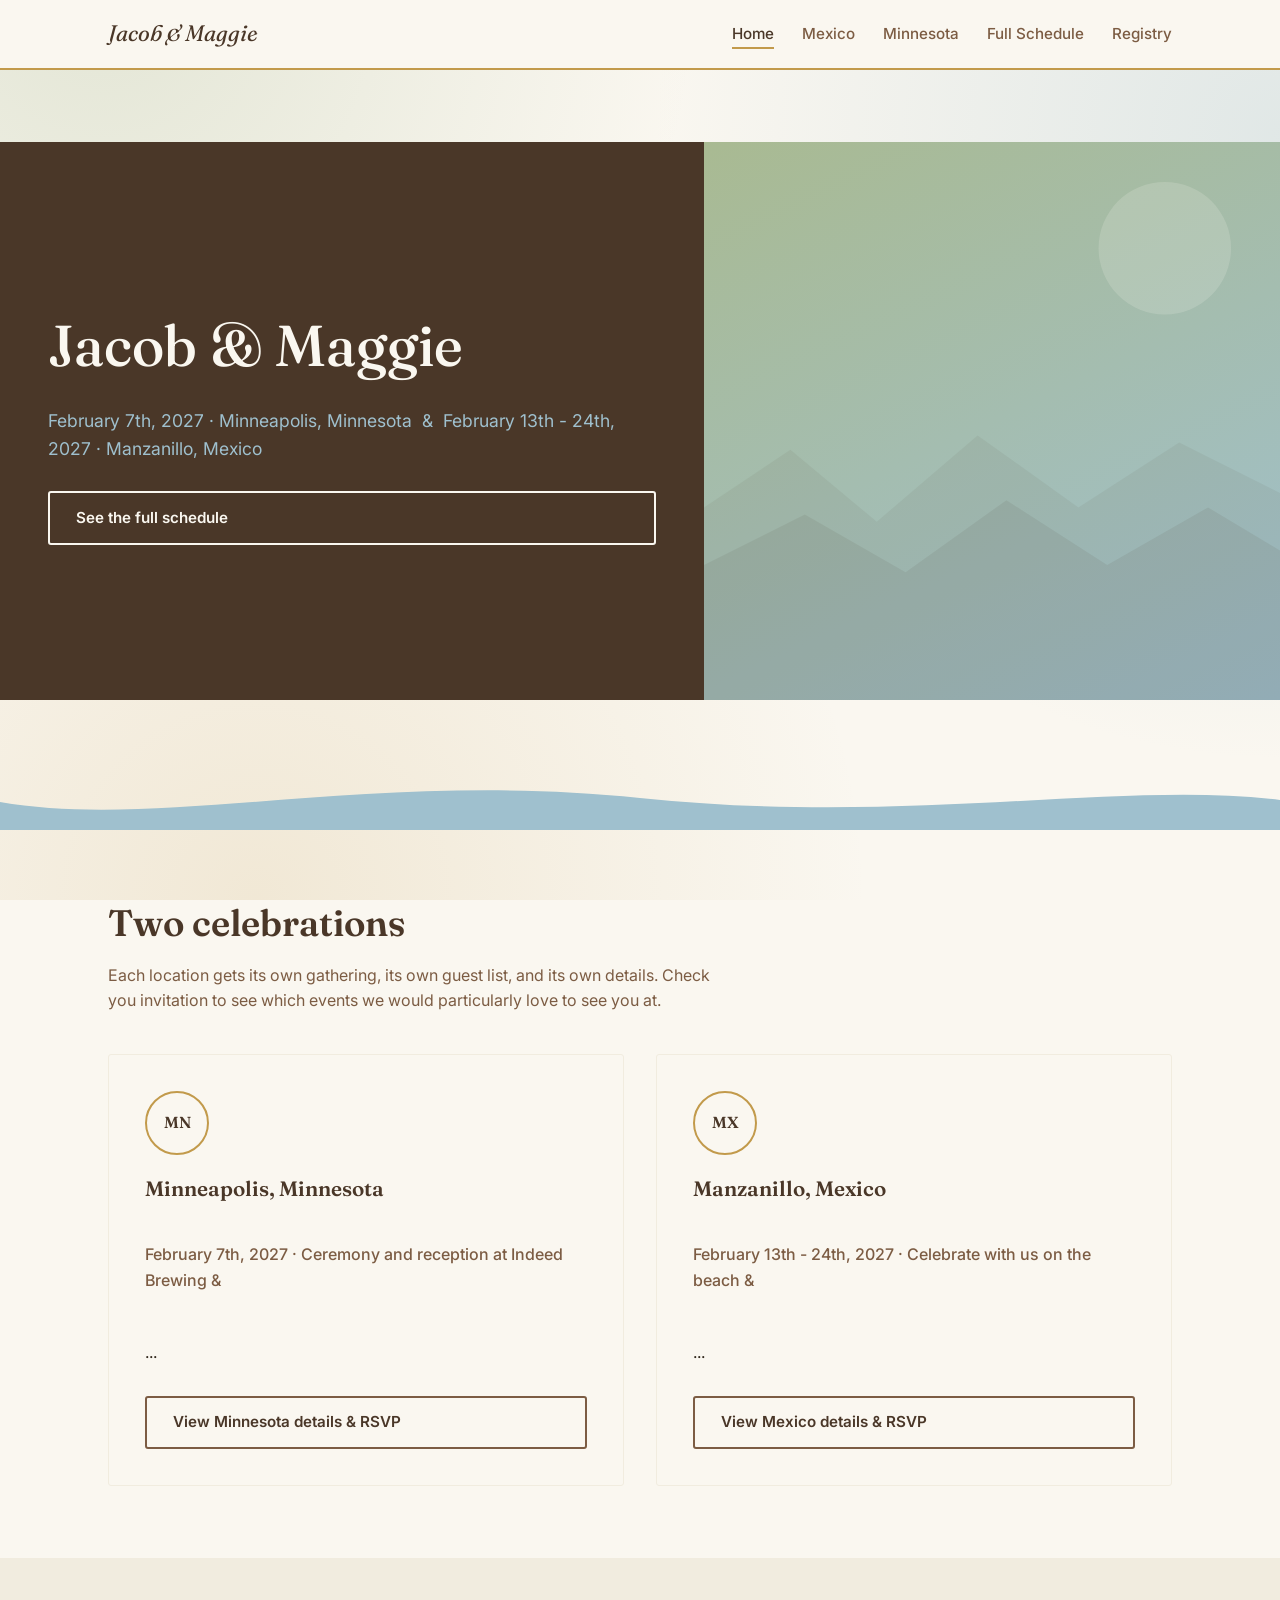
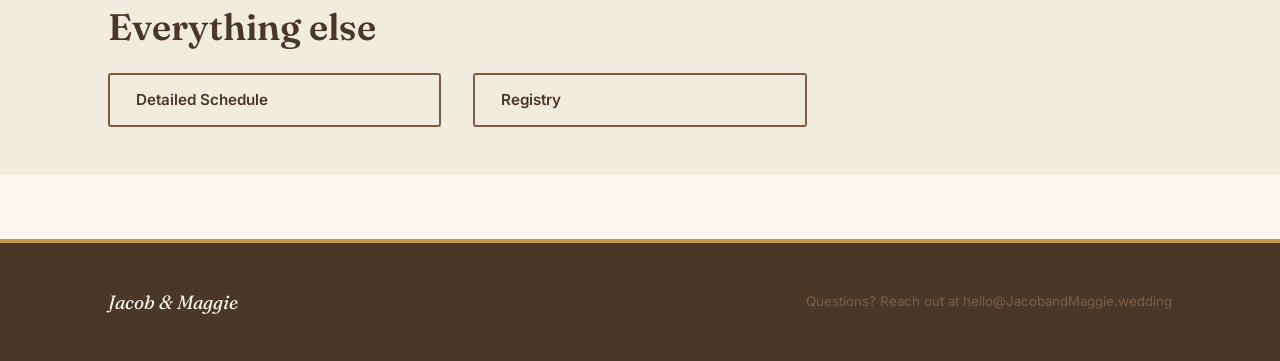
==== index.html @ 985bbdc1 "updates" ====
<!DOCTYPE html>
<html lang="en">
<head>
<meta charset="UTF-8">
<meta name="viewport" content="width=device-width, initial-scale=1.0">
<title>Jacob &amp; Maggie are getting married</title>
<meta name="description" content="Join us for two celebrations — Mexico and Minnesota.">
<link rel="preconnect" href="https://fonts.googleapis.com">
<link href="https://fonts.googleapis.com/css2?family=Fraunces:ital,wght@0,300;0,500;0,600;1,500&family=Inter:wght@400;500;600&display=swap" rel="stylesheet">
<link rel="stylesheet" href="css/style.css">
</head>
<body>
<a class="skip-link" href="#main">Skip to content</a>

<header class="site-nav">
  <div class="container">
    <a class="brand" href="index.html">Jacob &amp; Maggie</a>
    <button class="nav-toggle" aria-label="Toggle menu" aria-expanded="false">&#9776;</button>
    <ul class="nav-links">
      <li><a href="index.html" aria-current="page">Home</a></li>
      <li><a href="mexico.html">Mexico</a></li>
      <li><a href="minnesota.html">Minnesota</a></li>
      <li><a href="schedule.html">Full Schedule</a></li>
      <li><a href="registry.html">Registry</a></li>
    </ul>
  </div>
</header>

<main id="main">

  <section class="hero-split">
    <div class="hero-panel-walnut">
      <span class="eyebrow-note"></span>
      <h1>Jacob &amp; Maggie</h1>
      <p class="hero-date">February 7th, 2027 · Minneapolis, Minnesota &nbsp;&amp;&nbsp; February 13th - 24th, 2027 · Manzanillo, Mexico</p>
      <a class="btn btn-outline-light" href="schedule.html">See the full schedule</a>
    </div>
    <div class="hero-panel-scenic" aria-hidden="true">
      <svg viewBox="0 0 400 400" preserveAspectRatio="xMidYMid slice">
        <circle cx="320" cy="80" r="46" fill="#FAF7F0" opacity="0.5"/>
        <path d="M0 260 L60 220 L120 270 L190 210 L260 260 L330 215 L400 250 L400 400 L0 400 Z" fill="#4A3728" opacity="0.18"/>
        <path d="M0 300 L70 265 L140 305 L210 255 L280 300 L350 260 L400 290 L400 400 L0 400 Z" fill="#4A3728" opacity="0.28"/>
      </svg>
    </div>
  </section>

  <div class="divider-wave" aria-hidden="true">
    <svg viewBox="0 0 1200 60" preserveAspectRatio="none">
      <path d="M0,32 C150,60 350,0 600,28 C850,56 1050,10 1200,30 L1200,60 L0,60 Z" fill="#9FC0CE"></path>
    </svg>
  </div>

  <section>
    <div class="container">
      <div class="section-heading">
        <h2>Two celebrations</h2>
        <p>Each location gets its own gathering, its own guest list, and its own details. Check you invitation to see which events we would particularly love to see you at.</p>
      </div>
      <div class="chapters-grid">
        <article class="chapter-card">
          <div class="chapter-badge">MN</div>
          <h3>Minneapolis, Minnesota</h3>
          <p class="location-line">February 7th, 2027 · Ceremony and reception at Indeed Brewing &amp;</p>
          <p>...</p>
          <a class="btn btn-outline" href="minnesota.html">View Minnesota details &amp; RSVP</a>
        </article>
        <article class="chapter-card">
          <div class="chapter-badge">MX</div>
          <h3>Manzanillo, Mexico</h3>
          <p class="location-line">February 13th - 24th, 2027 · Celebrate with us on the beach &amp;</p>
          <p>...</p>
          <a class="btn btn-outline" href="mexico.html">View Mexico details &amp; RSVP</a>
        </article>
      </div>
    </div>
  </section>

  <section class="section-sage section-tight">
    <div class="container">
      <div class="section-heading" style="margin-bottom:1.5rem;">
        <h2>Everything else</h2>
      </div>
      <div class="chapters-grid" style="grid-template-columns:repeat(3,1fr);">
        <a class="btn btn-outline" href="schedule.html">Detailed Schedule</a>
        <a class="btn btn-outline" href="registry.html">Registry</a>
      </div>
    </div>
  </section>

</main>

<footer class="site-footer">
  <div class="container">
    <span class="footer-brand">Jacob &amp; Maggie</span>
    <small>Questions? Reach out at hello@JacobandMaggie.wedding</small>
  </div>
</footer>

<script src="js/main.js"></script>
</body>
</html>
---- css/style.css ----
/* =========================================================
   Jacob & Maggie — Wedding Site
   Design tokens
   ========================================================= */
:root {
  --cream: #FAF7F0;
  --cream-alt: #F1ECDF;
  --sage: #A9BA92;
  --sage-dark: #7E9468;
  --sky: #9FC0CE;
  --sky-dark: #6E9CAE;
  --walnut: #4A3728;
  --walnut-light: #7C5C43;
  --gold: #C29A4B;
  --gold-light: #DDBE85;
  --ink: #2E2519;

  --font-display: 'Fraunces', serif;
  --font-body: 'Inter', sans-serif;

  --max-width: 1120px;
  --radius: 3px;
}

* { box-sizing: border-box; }

html { scroll-behavior: smooth; }

body {
  margin: 0;
  font-family: var(--font-body);
  color: var(--ink);
  background-color: var(--cream);
  background-image:
    radial-gradient(circle at 8% 0%, rgba(169, 186, 146, 0.28), transparent 40%),
    radial-gradient(circle at 100% 15%, rgba(159, 192, 206, 0.28), transparent 42%),
    radial-gradient(circle at 20% 100%, rgba(194, 154, 75, 0.16), transparent 45%);
  background-attachment: fixed;
  background-repeat: no-repeat;
  line-height: 1.6;
  -webkit-font-smoothing: antialiased;
}

h1, h2, h3, h4 {
  font-family: var(--font-display);
  color: var(--walnut);
  margin: 0 0 0.5em;
  font-weight: 600;
  line-height: 1.15;
}

h1 { font-size: clamp(2.4rem, 5vw, 3.6rem); font-weight: 500; }
h2 { font-size: clamp(1.7rem, 3vw, 2.3rem); }
h3 { font-size: 1.3rem; }

p { max-width: 62ch; }

a {
  color: var(--walnut);
  text-decoration-color: var(--gold);
}

.container {
  max-width: var(--max-width);
  margin: 0 auto;
  padding: 0 1.75rem;
}

/* Skip link for keyboard/screen-reader users */
.skip-link {
  position: absolute;
  left: -999px;
  top: auto;
  background: var(--walnut);
  color: var(--cream);
  padding: 0.75rem 1.25rem;
  z-index: 200;
}
.skip-link:focus {
  left: 1rem;
  top: 1rem;
}

/* =========================================================
   Navigation
   ========================================================= */
.site-nav {
  position: sticky;
  top: 0;
  z-index: 100;
  background: var(--cream);
  border-bottom: 2px solid var(--gold);
}

.site-nav .container {
  display: flex;
  align-items: center;
  justify-content: space-between;
  min-height: 4.25rem;
}

.site-nav .brand {
  font-family: var(--font-display);
  font-style: italic;
  font-size: 1.4rem;
  color: var(--walnut);
  text-decoration: none;
}

.nav-links {
  display: flex;
  gap: 1.75rem;
  list-style: none;
  margin: 0;
  padding: 0;
}

.nav-links a {
  text-decoration: none;
  font-size: 0.95rem;
  font-weight: 500;
  color: var(--walnut-light);
  padding-bottom: 4px;
  border-bottom: 2px solid transparent;
  transition: border-color 0.2s ease, color 0.2s ease;
}

.nav-links a:hover,
.nav-links a[aria-current="page"] {
  color: var(--walnut);
  border-bottom-color: var(--gold);
}

.nav-toggle {
  display: none;
  background: none;
  border: 1px solid var(--walnut-light);
  border-radius: var(--radius);
  padding: 0.4rem 0.6rem;
  font-size: 1.1rem;
  color: var(--walnut);
  cursor: pointer;
}

@media (max-width: 760px) {
  .nav-toggle { display: block; }
  .nav-links {
    position: absolute;
    top: 4.25rem;
    left: 0;
    right: 0;
    background: var(--cream);
    flex-direction: column;
    gap: 0;
    max-height: 0;
    overflow: hidden;
    border-bottom: 2px solid var(--gold);
    transition: max-height 0.25s ease;
  }
  .nav-links.open { max-height: 20rem; }
  .nav-links li { border-top: 1px solid var(--cream-alt); }
  .nav-links a { display: block; padding: 0.9rem 1.75rem; }
}

/* =========================================================
   Hero (landing split panel)
   ========================================================= */
.hero-split {
  display: grid;
  grid-template-columns: 1.1fr 0.9fr;
  min-height: 78vh;
}

.hero-panel-walnut {
  background: var(--walnut);
  color: var(--cream);
  display: flex;
  flex-direction: column;
  justify-content: center;
  padding: 3rem 3rem;
}

.hero-panel-walnut .eyebrow-note {
  font-size: 0.95rem;
  letter-spacing: 0.02em;
  color: var(--gold-light);
  margin-bottom: 1rem;
}

.hero-panel-walnut h1 {
  color: var(--cream);
  margin-bottom: 0.6rem;
}

.hero-panel-walnut .hero-date {
  font-size: 1.1rem;
  color: var(--sky);
  margin-bottom: 1.75rem;
}

.hero-panel-scenic {
  background: linear-gradient(155deg, var(--sage) 0%, var(--sky) 100%);
  position: relative;
  overflow: hidden;
}

.hero-panel-scenic svg {
  position: absolute;
  inset: 0;
  width: 100%;
  height: 100%;
  opacity: 0.35;
}

@media (max-width: 860px) {
  .hero-split { grid-template-columns: 1fr; min-height: auto; }
  .hero-panel-scenic { min-height: 220px; }
  .hero-panel-walnut { padding: 3rem 1.75rem; }
}

/* Wave divider between hero and next section */
.divider-wave {
  display: block;
  width: 100%;
  line-height: 0;
  margin-top: -2px;
}
.divider-wave svg { width: 100%; height: 60px; display: block; }

/* =========================================================
   Buttons
   ========================================================= */
.btn {
  display: inline-block;
  font-family: var(--font-body);
  font-weight: 600;
  font-size: 0.95rem;
  padding: 0.8rem 1.6rem;
  border-radius: var(--radius);
  text-decoration: none;
  border: 2px solid transparent;
  cursor: pointer;
  transition: background 0.2s ease, color 0.2s ease, border-color 0.2s ease;
}

.btn-primary {
  background: var(--gold);
  color: var(--walnut);
  border-color: var(--gold);
}
.btn-primary:hover { background: var(--gold-light); border-color: var(--gold-light); }

.btn-outline-light {
  background: transparent;
  color: var(--cream);
  border-color: var(--cream);
}
.btn-outline-light:hover { background: var(--cream); color: var(--walnut); }

.btn-outline {
  background: transparent;
  color: var(--walnut);
  border-color: var(--walnut-light);
}
.btn-outline:hover { background: var(--walnut); color: var(--cream); border-color: var(--walnut); }

/* =========================================================
   Sections / generic layout
   ========================================================= */
section { padding: 4.5rem 0; }
.section-tight { padding: 3rem 0; }
.section-sage { background: var(--cream-alt); }

.section-heading {
  text-align: left;
  max-width: 640px;
  margin-bottom: 2.5rem;
}
.section-heading p { color: var(--walnut-light); }

/* =========================================================
   Chapter cards (Mexico / Minnesota) on landing page
   ========================================================= */
.chapters-grid {
  display: grid;
  grid-template-columns: 1fr 1fr;
  gap: 2rem;
}

.chapter-card {
  background: var(--cream);
  border: 1px solid var(--cream-alt);
  border-radius: var(--radius);
  padding: 2.25rem;
  display: flex;
  flex-direction: column;
  gap: 0.9rem;
}

.chapter-badge {
  width: 64px;
  height: 64px;
  border-radius: 50%;
  border: 2px solid var(--gold);
  display: flex;
  align-items: center;
  justify-content: center;
  font-family: var(--font-display);
  font-weight: 600;
  color: var(--walnut);
  margin-bottom: 0.5rem;
}

.chapter-card .location-line {
  color: var(--walnut-light);
  font-weight: 500;
}

@media (max-width: 760px) {
  .chapters-grid { grid-template-columns: 1fr; }
}

/* =========================================================
   Detail page hero (Mexico / Minnesota pages)
   ========================================================= */
.page-hero {
  padding: 3.5rem 0 3rem;
  border-bottom: 1px solid var(--cream-alt);
}
.page-hero .location-tag {
  display: inline-block;
  color: var(--walnut-light);
  font-weight: 600;
  margin-bottom: 0.75rem;
}
.detail-grid {
  display: grid;
  grid-template-columns: repeat(3, 1fr);
  gap: 1.5rem;
  margin-top: 2rem;
}
.detail-item {
  border-left: 3px solid var(--gold);
  padding-left: 1rem;
}
.detail-item h4 { margin-bottom: 0.25rem; }
.detail-item p { margin: 0; color: var(--walnut-light); font-size: 0.95rem; }

@media (max-width: 760px) {
  .detail-grid { grid-template-columns: 1fr 1fr; }
}
@media (max-width: 500px) {
  .detail-grid { grid-template-columns: 1fr; }
}

/* =========================================================
   RSVP Form
   ========================================================= */
.rsvp-form {
  max-width: 640px;
  margin-top: 1.5rem;
}

.form-row {
  margin-bottom: 1.6rem;
}

.form-row label {
  display: block;
  font-weight: 600;
  margin-bottom: 0.4rem;
  color: var(--walnut);
}

.form-row .hint {
  display: block;
  font-weight: 400;
  color: var(--walnut-light);
  font-size: 0.85rem;
  margin-top: 0.3rem;
}

.form-row input[type="text"],
.form-row input[type="email"],
.form-row input[type="number"],
.form-row textarea,
.form-row select {
  width: 100%;
  font-family: var(--font-body);
  font-size: 1rem;
  padding: 0.6rem 0.1rem;
  border: none;
  border-bottom: 2px solid var(--walnut-light);
  background: transparent;
  color: var(--ink);
}

.form-row input:focus,
.form-row textarea:focus,
.form-row select:focus {
  outline: none;
  border-bottom-color: var(--gold);
}

.radio-pills {
  display: flex;
  gap: 0.75rem;
  flex-wrap: wrap;
}
.radio-pills label {
  font-weight: 500;
  display: inline-flex;
  align-items: center;
  gap: 0.5rem;
  border: 2px solid var(--walnut-light);
  border-radius: 999px;
  padding: 0.5rem 1.1rem;
  cursor: pointer;
  color: var(--walnut-light);
  transition: all 0.15s ease;
}
.radio-pills input { accent-color: var(--walnut); }
.radio-pills input:checked + span,
.radio-pills label:has(input:checked) {
  color: var(--walnut);
  border-color: var(--gold);
  background: var(--cream-alt);
}

.form-success {
  display: none;
  background: var(--cream-alt);
  border-left: 4px solid var(--sage-dark);
  padding: 1.5rem;
  border-radius: var(--radius);
}
.form-success.visible { display: block; }
.rsvp-form.hidden { display: none; }

.form-note {
  font-size: 0.85rem;
  color: var(--walnut-light);
  border-top: 1px dashed var(--cream-alt);
  padding-top: 1rem;
  margin-top: 2rem;
}

/* =========================================================
   Timeline (schedule page)
   ========================================================= */
.timeline {
  list-style: none;
  margin: 2rem 0 0;
  padding: 0;
  border-left: 2px solid var(--gold);
}
.timeline li {
  position: relative;
  padding: 0 0 1.9rem 1.75rem;
}
.timeline li::before {
  content: "";
  position: absolute;
  left: -7px;
  top: 4px;
  width: 12px;
  height: 12px;
  border-radius: 50%;
  background: var(--walnut);
  border: 2px solid var(--cream);
}
.timeline .time {
  display: block;
  font-weight: 600;
  color: var(--walnut-light);
  font-size: 0.9rem;
  margin-bottom: 0.15rem;
}
.timeline h4 { margin-bottom: 0.2rem; }
.timeline p { margin: 0; color: var(--walnut-light); font-size: 0.95rem; }

.schedule-toggle {
  display: flex;
  gap: 0.75rem;
  margin-bottom: 1rem;
  flex-wrap: wrap;
}
.schedule-toggle button {
  font-family: var(--font-body);
  font-weight: 600;
  padding: 0.6rem 1.3rem;
  border-radius: 999px;
  border: 2px solid var(--walnut-light);
  background: transparent;
  color: var(--walnut-light);
  cursor: pointer;
}
.schedule-toggle button[aria-selected="true"] {
  border-color: var(--gold);
  color: var(--walnut);
  background: var(--cream-alt);
}
.schedule-panel { display: none; }
.schedule-panel.active { display: block; }

/* =========================================================
   Wedding party
   ========================================================= */
.party-grid {
  display: grid;
  grid-template-columns: repeat(3, 1fr);
  gap: 2rem;
}
.party-member { text-align: left; }
.party-photo {
  width: 100%;
  aspect-ratio: 1;
  border-radius: 50%;
  background: linear-gradient(155deg, var(--sage) 0%, var(--sky) 100%);
  margin-bottom: 1rem;
}
.party-member .role {
  color: var(--walnut-light);
  font-size: 0.9rem;
  font-weight: 600;
  margin-bottom: 0.4rem;
}

@media (max-width: 760px) {
  .party-grid { grid-template-columns: repeat(2, 1fr); }
}
@media (max-width: 500px) {
  .party-grid { grid-template-columns: 1fr 1fr; gap: 1.2rem; }
}

/* =========================================================
   Registry
   ========================================================= */
.registry-grid {
  display: grid;
  grid-template-columns: repeat(3, 1fr);
  gap: 1.75rem;
}
.registry-card {
  border: 1px solid var(--cream-alt);
  border-radius: var(--radius);
  padding: 2rem;
  background: var(--cream);
}
.registry-card .icon {
  width: 42px;
  height: 42px;
  border-radius: 50%;
  background: var(--cream-alt);
  border: 2px solid var(--gold);
  margin-bottom: 1rem;
}
@media (max-width: 760px) {
  .registry-grid { grid-template-columns: 1fr; }
}

/* =========================================================
   Footer
   ========================================================= */
.site-footer {
  background: var(--walnut);
  color: var(--cream-alt);
  border-top: 4px solid var(--gold);
  padding: 2.75rem 0;
  margin-top: 4rem;
}
.site-footer .container {
  display: flex;
  justify-content: space-between;
  align-items: center;
  flex-wrap: wrap;
  gap: 1rem;
}
.site-footer a { color: var(--cream-alt); }
.site-footer .footer-brand {
  font-family: var(--font-display);
  font-style: italic;
  font-size: 1.2rem;
  color: var(--cream);
}
.site-footer small { color: var(--walnut-light); }

/* Reduced motion */
@media (prefers-reduced-motion: reduce) {
  html { scroll-behavior: auto; }
  * { transition: none !important; }
}
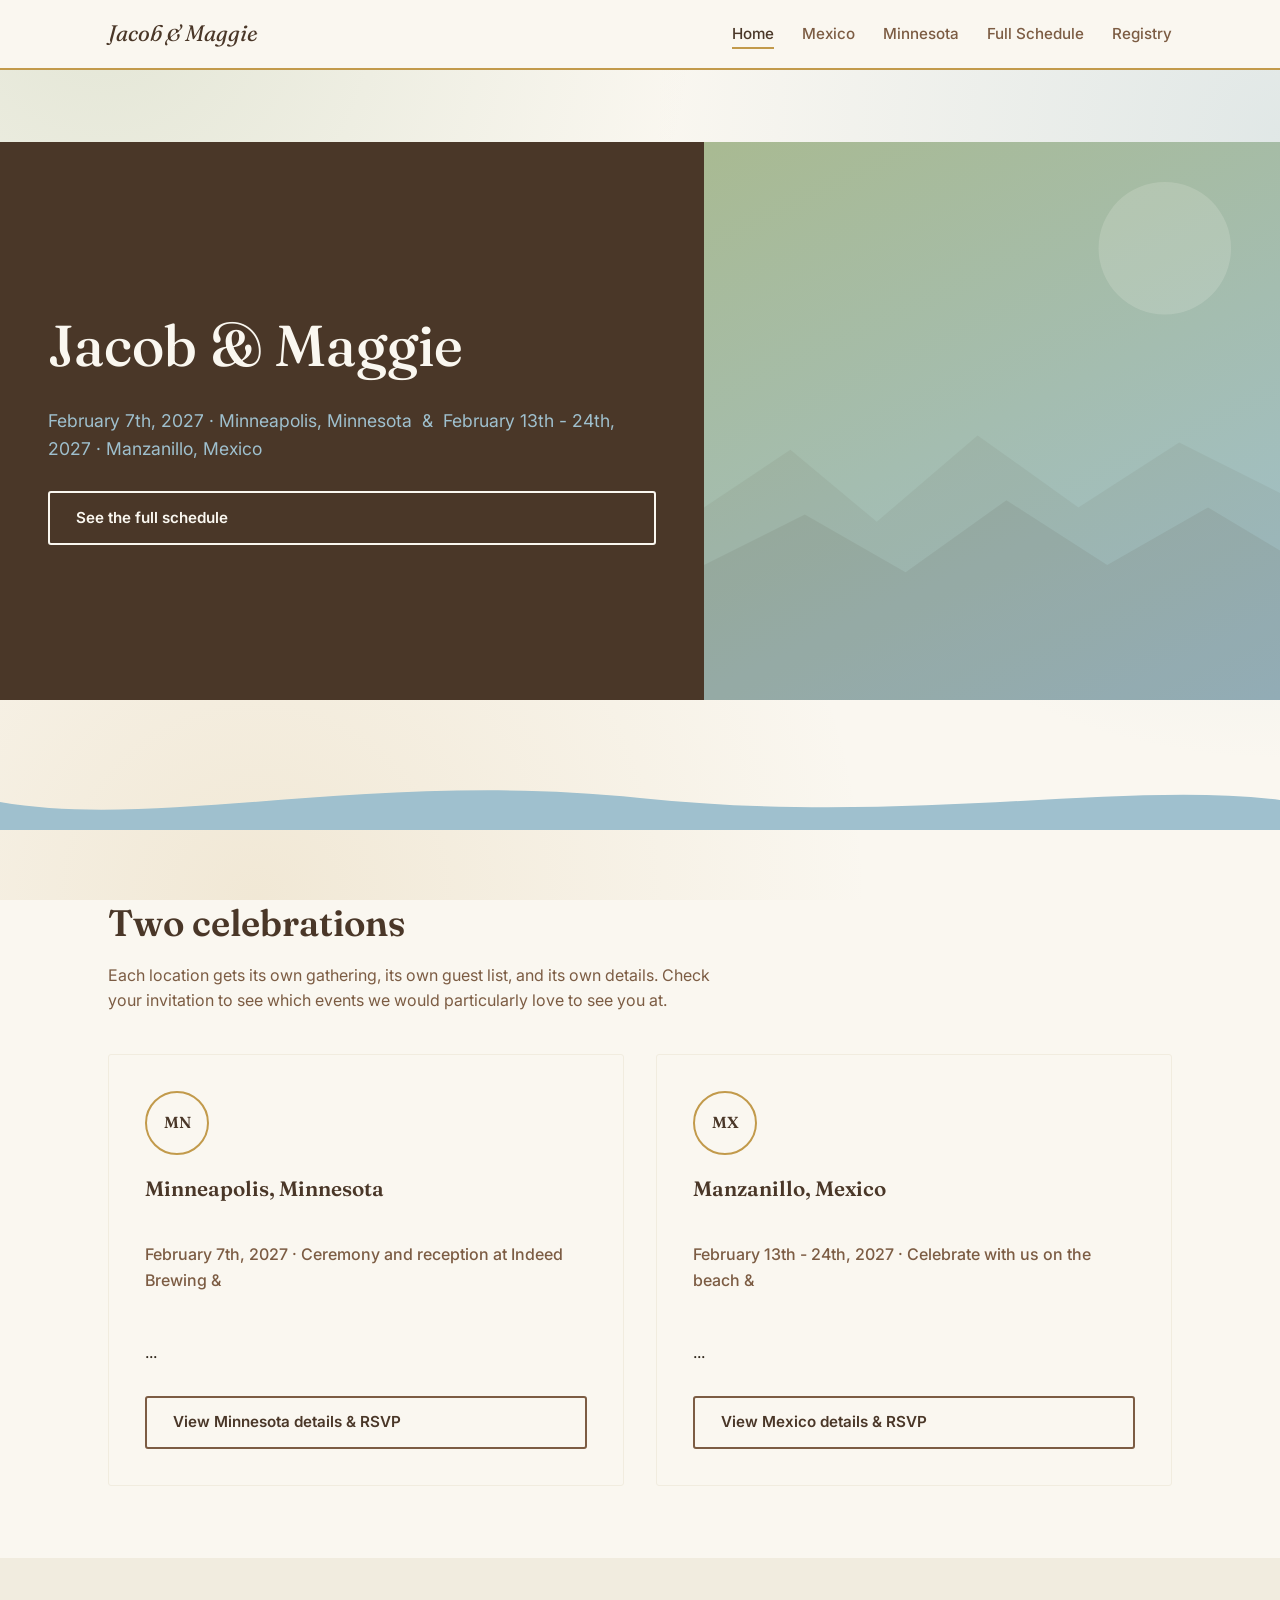
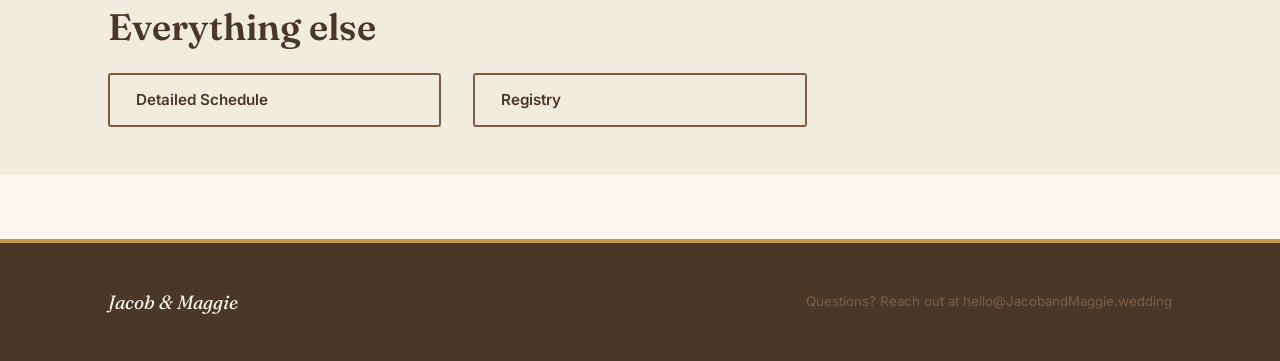
==== commit 57be2437: "updates" ====
--- a/index.html
+++ b/index.html
@@ -54,7 +54,7 @@
     <div class="container">
       <div class="section-heading">
         <h2>Two celebrations</h2>
-        <p>Each location gets its own gathering, its own guest list, and its own details. Check you invitation to see which events we would particularly love to see you at.</p>
+        <p>Each location gets its own gathering, its own guest list, and its own details. Check your invitation to see which events we would particularly love to see you at.</p>
       </div>
       <div class="chapters-grid">
         <article class="chapter-card">
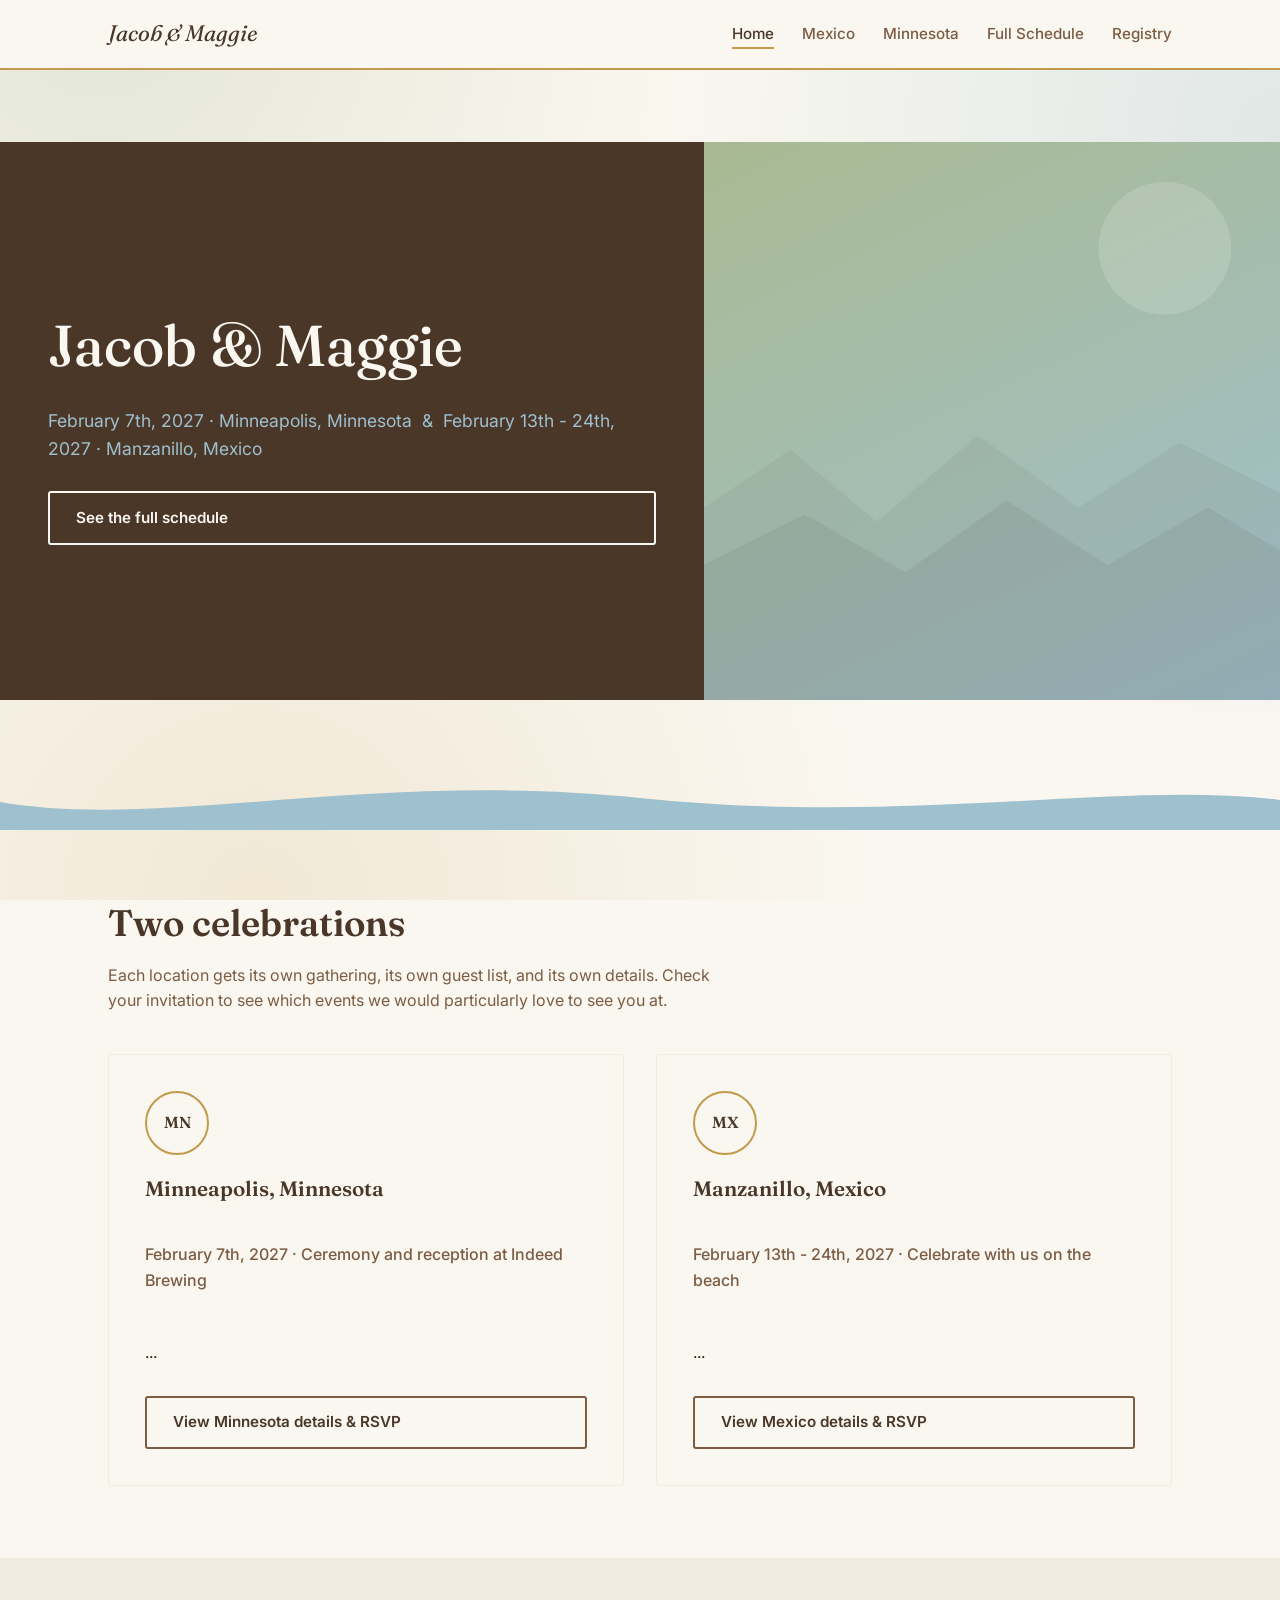
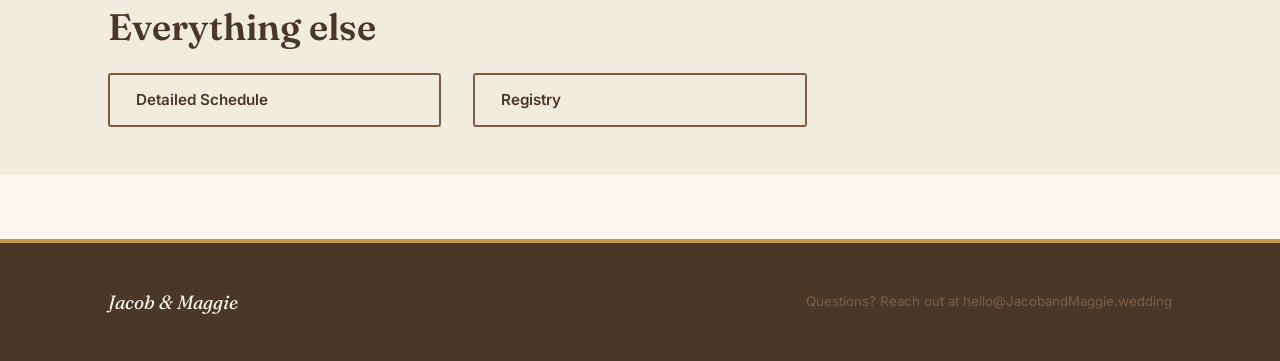
==== commit af6627f8: "updates" ====
--- a/index.html
+++ b/index.html
@@ -60,14 +60,14 @@
         <article class="chapter-card">
           <div class="chapter-badge">MN</div>
           <h3>Minneapolis, Minnesota</h3>
-          <p class="location-line">February 7th, 2027 · Ceremony and reception at Indeed Brewing &amp;</p>
+          <p class="location-line">February 7th, 2027 · Ceremony and reception at Indeed Brewing</p>
           <p>...</p>
           <a class="btn btn-outline" href="minnesota.html">View Minnesota details &amp; RSVP</a>
         </article>
         <article class="chapter-card">
           <div class="chapter-badge">MX</div>
           <h3>Manzanillo, Mexico</h3>
-          <p class="location-line">February 13th - 24th, 2027 · Celebrate with us on the beach &amp;</p>
+          <p class="location-line">February 13th - 24th, 2027 · Celebrate with us on the beach</p>
           <p>...</p>
           <a class="btn btn-outline" href="mexico.html">View Mexico details &amp; RSVP</a>
         </article>
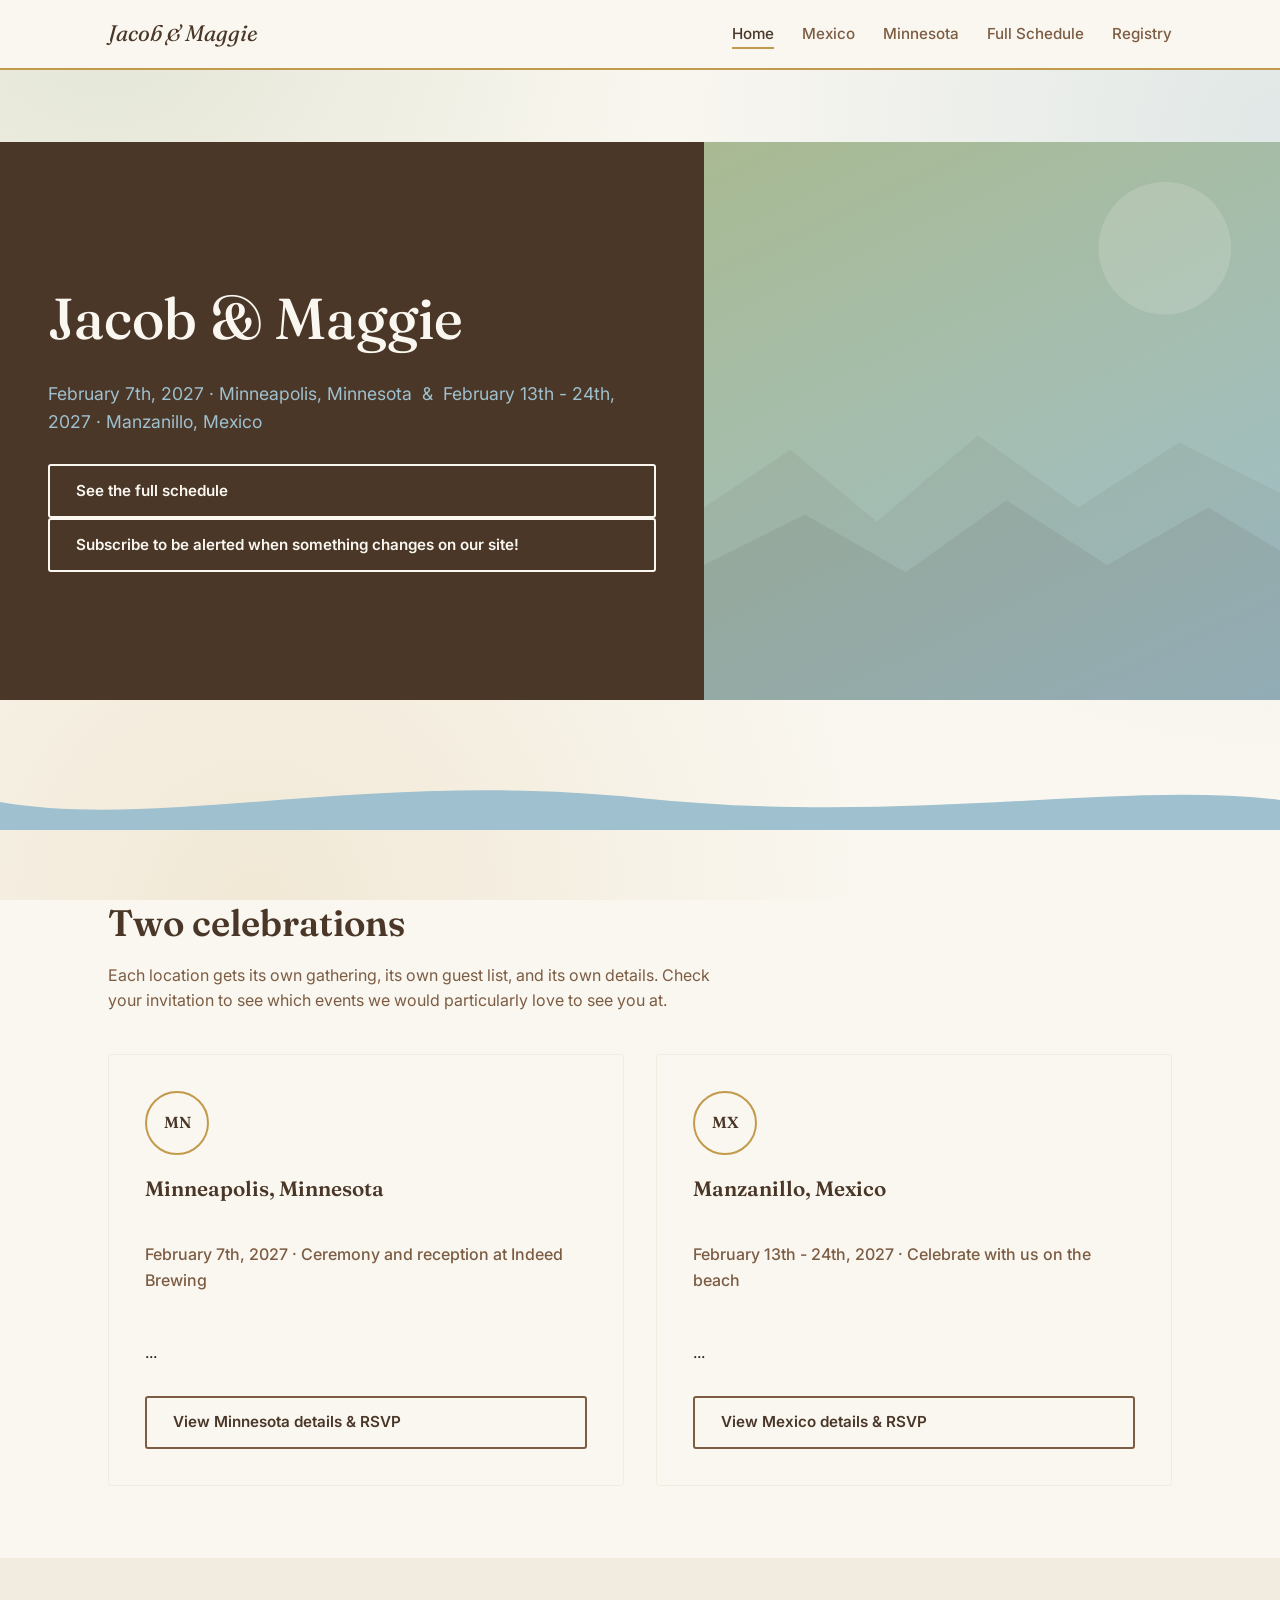
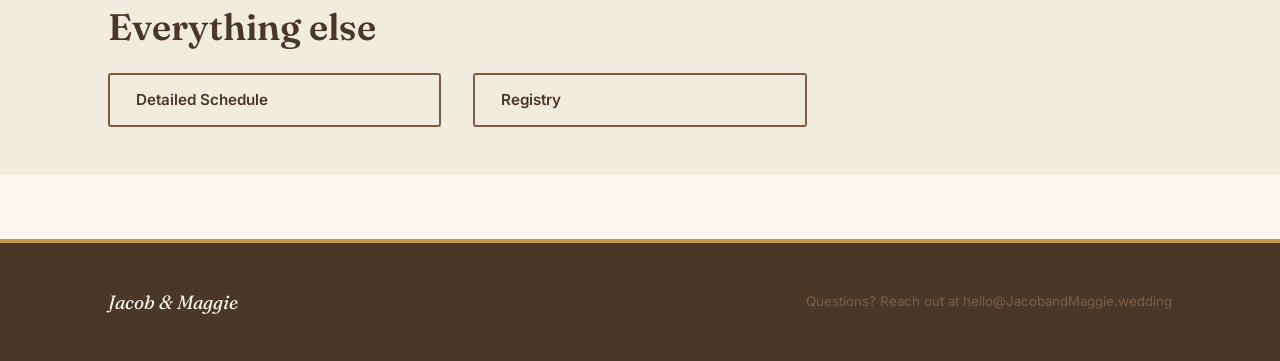
==== commit 6a2d4cca: "updates" ====
--- a/index.html
+++ b/index.html
@@ -34,6 +34,8 @@
       <h1>Jacob &amp; Maggie</h1>
       <p class="hero-date">February 7th, 2027 · Minneapolis, Minnesota &nbsp;&amp;&nbsp; February 13th - 24th, 2027 · Manzanillo, Mexico</p>
       <a class="btn btn-outline-light" href="schedule.html">See the full schedule</a>
+      <a class="btn btn-outline-light" href="https://tally.so/r/NpajAW">Subscribe to be alerted when something changes on our site!</a>
+
     </div>
     <div class="hero-panel-scenic" aria-hidden="true">
       <svg viewBox="0 0 400 400" preserveAspectRatio="xMidYMid slice">
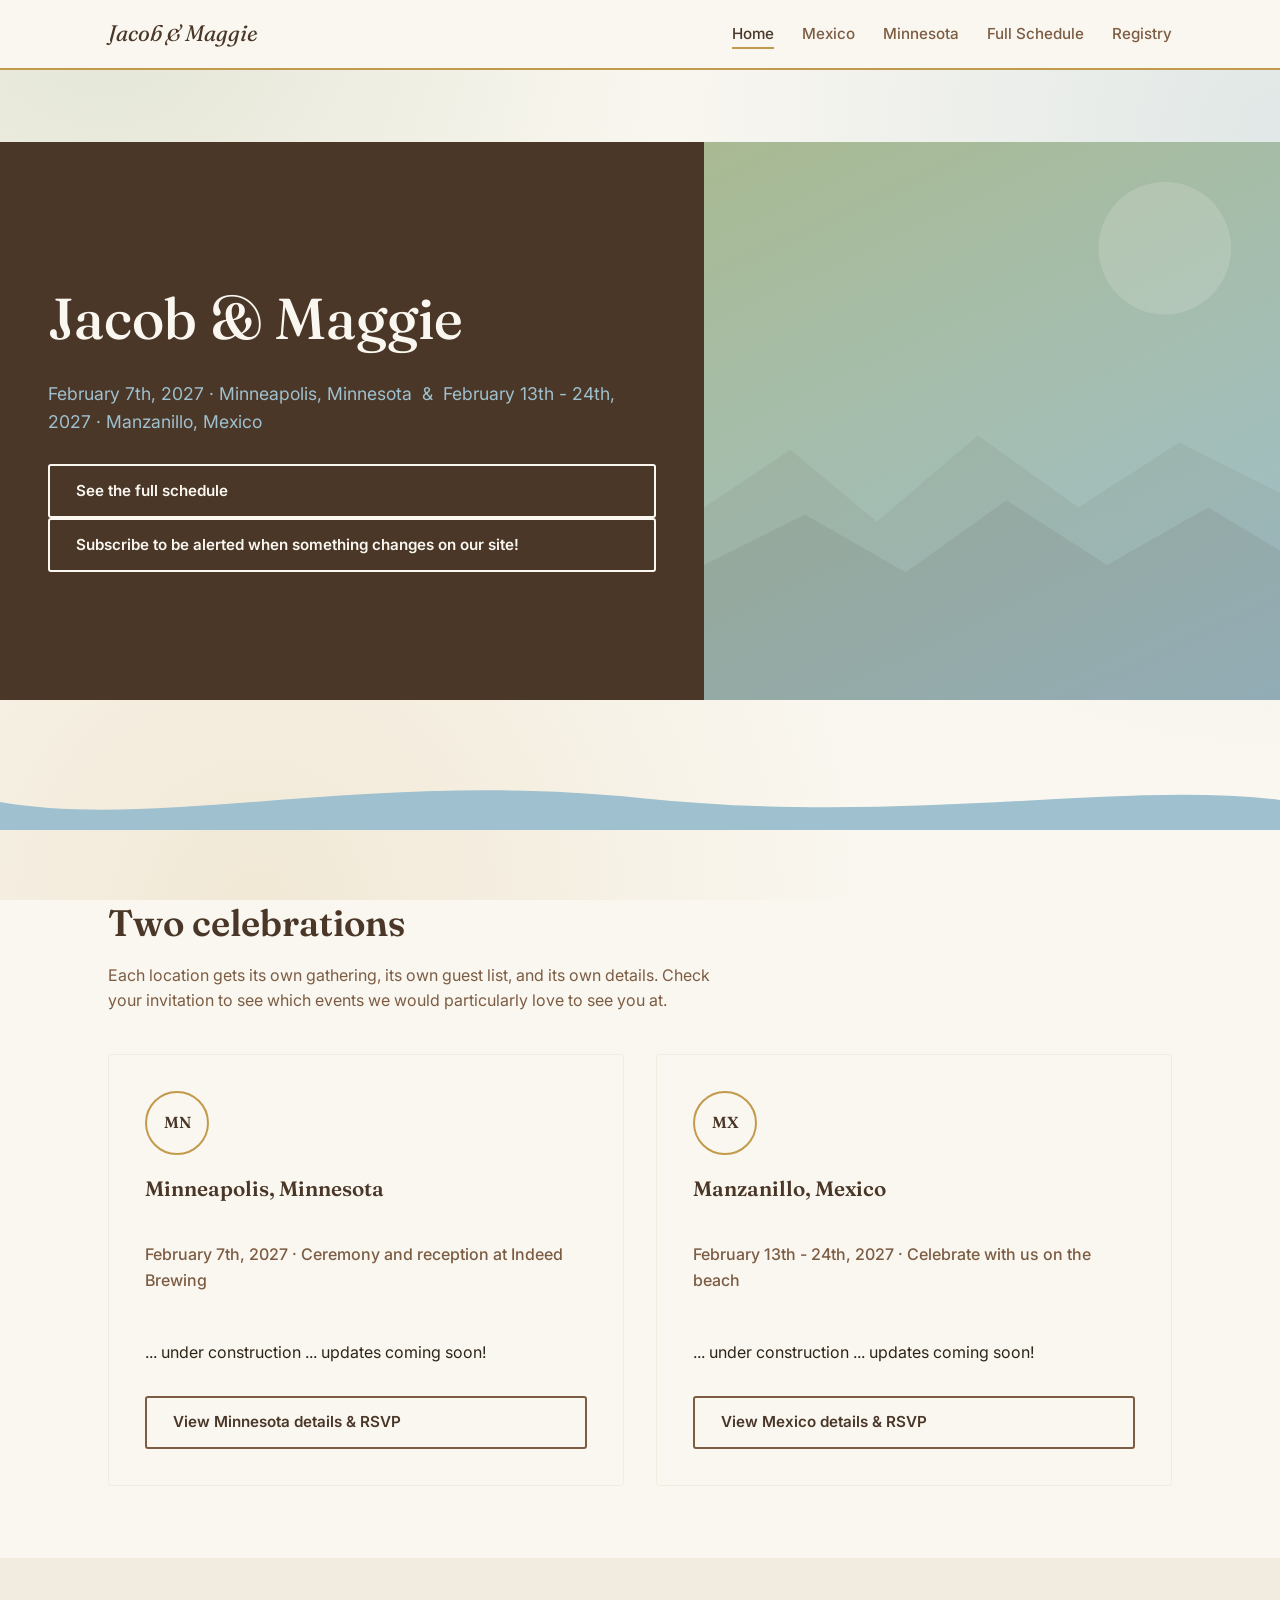
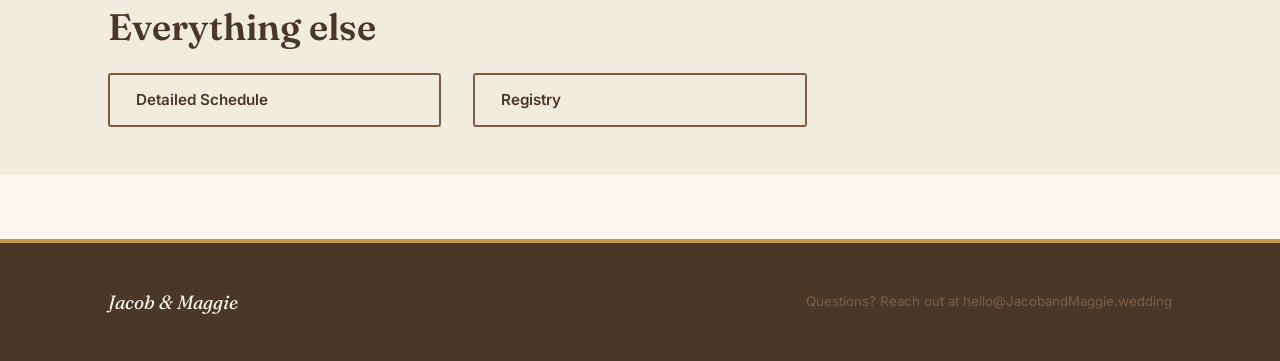
==== commit fa98122d: "updates" ====
--- a/index.html
+++ b/index.html
@@ -63,14 +63,14 @@
           <div class="chapter-badge">MN</div>
           <h3>Minneapolis, Minnesota</h3>
           <p class="location-line">February 7th, 2027 · Ceremony and reception at Indeed Brewing</p>
-          <p>...</p>
+          <p>... under construction ... updates coming soon!</p>
           <a class="btn btn-outline" href="minnesota.html">View Minnesota details &amp; RSVP</a>
         </article>
         <article class="chapter-card">
           <div class="chapter-badge">MX</div>
           <h3>Manzanillo, Mexico</h3>
           <p class="location-line">February 13th - 24th, 2027 · Celebrate with us on the beach</p>
-          <p>...</p>
+          <p>... under construction ... updates coming soon!</p>
           <a class="btn btn-outline" href="mexico.html">View Mexico details &amp; RSVP</a>
         </article>
       </div>
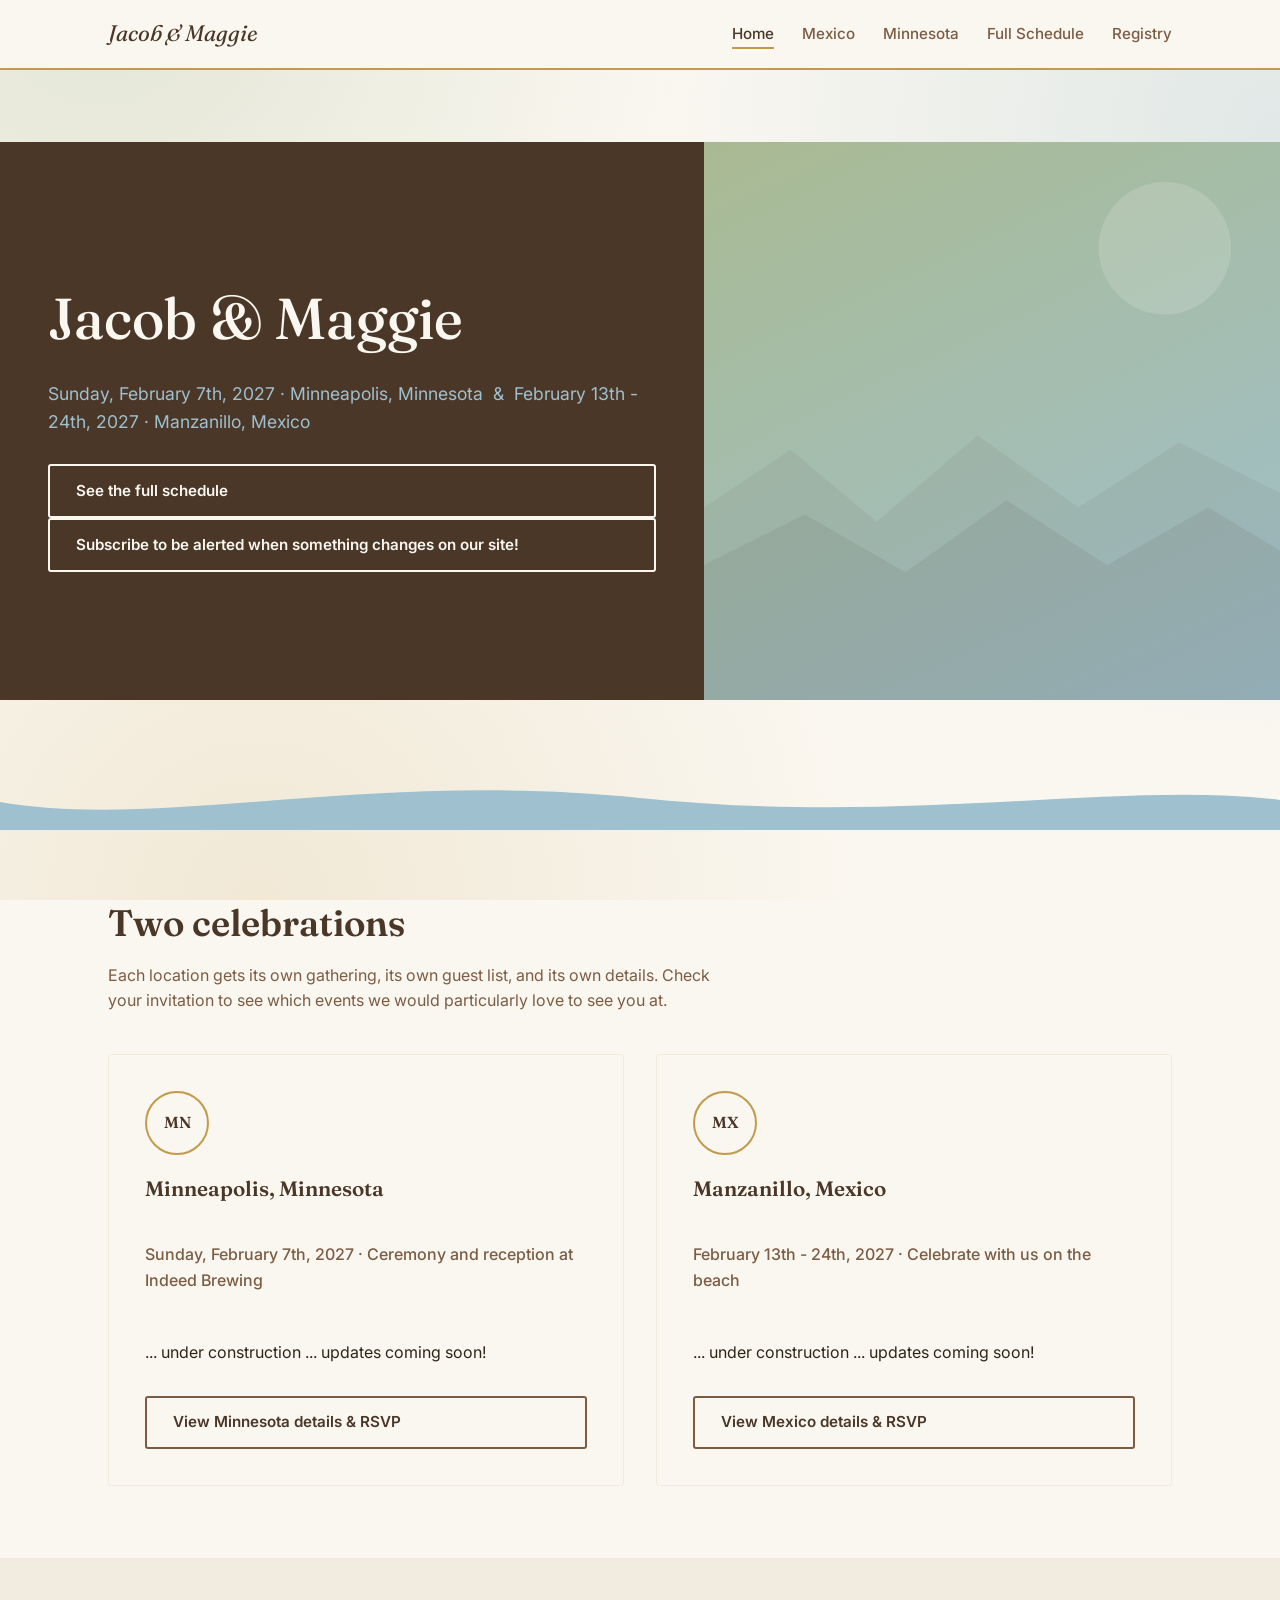
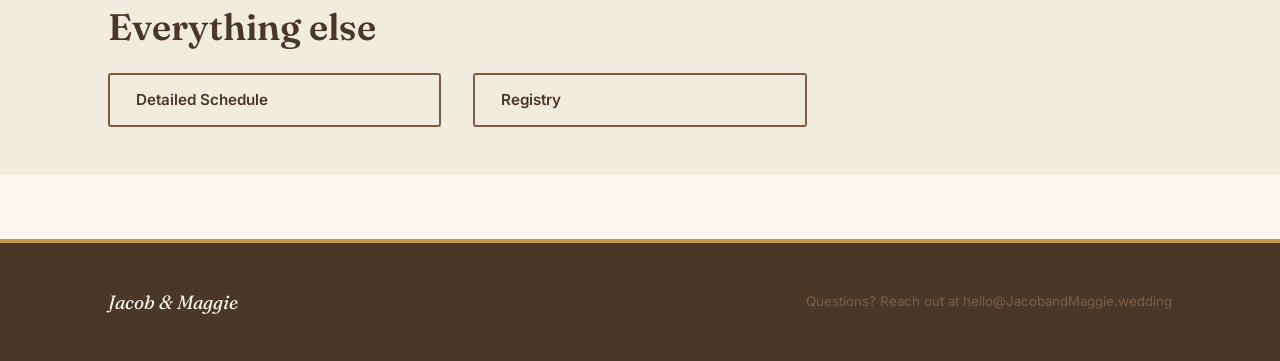
==== commit 2a60bd12: "updates" ====
--- a/index.html
+++ b/index.html
@@ -32,7 +32,7 @@
     <div class="hero-panel-walnut">
       <span class="eyebrow-note"></span>
       <h1>Jacob &amp; Maggie</h1>
-      <p class="hero-date">February 7th, 2027 · Minneapolis, Minnesota &nbsp;&amp;&nbsp; February 13th - 24th, 2027 · Manzanillo, Mexico</p>
+      <p class="hero-date">Sunday, February 7th, 2027 · Minneapolis, Minnesota &nbsp;&amp;&nbsp; February 13th - 24th, 2027 · Manzanillo, Mexico</p>
       <a class="btn btn-outline-light" href="schedule.html">See the full schedule</a>
       <a class="btn btn-outline-light" href="https://tally.so/r/NpajAW">Subscribe to be alerted when something changes on our site!</a>
 
@@ -62,7 +62,7 @@
         <article class="chapter-card">
           <div class="chapter-badge">MN</div>
           <h3>Minneapolis, Minnesota</h3>
-          <p class="location-line">February 7th, 2027 · Ceremony and reception at Indeed Brewing</p>
+          <p class="location-line">Sunday, February 7th, 2027 · Ceremony and reception at Indeed Brewing</p>
           <p>... under construction ... updates coming soon!</p>
           <a class="btn btn-outline" href="minnesota.html">View Minnesota details &amp; RSVP</a>
         </article>
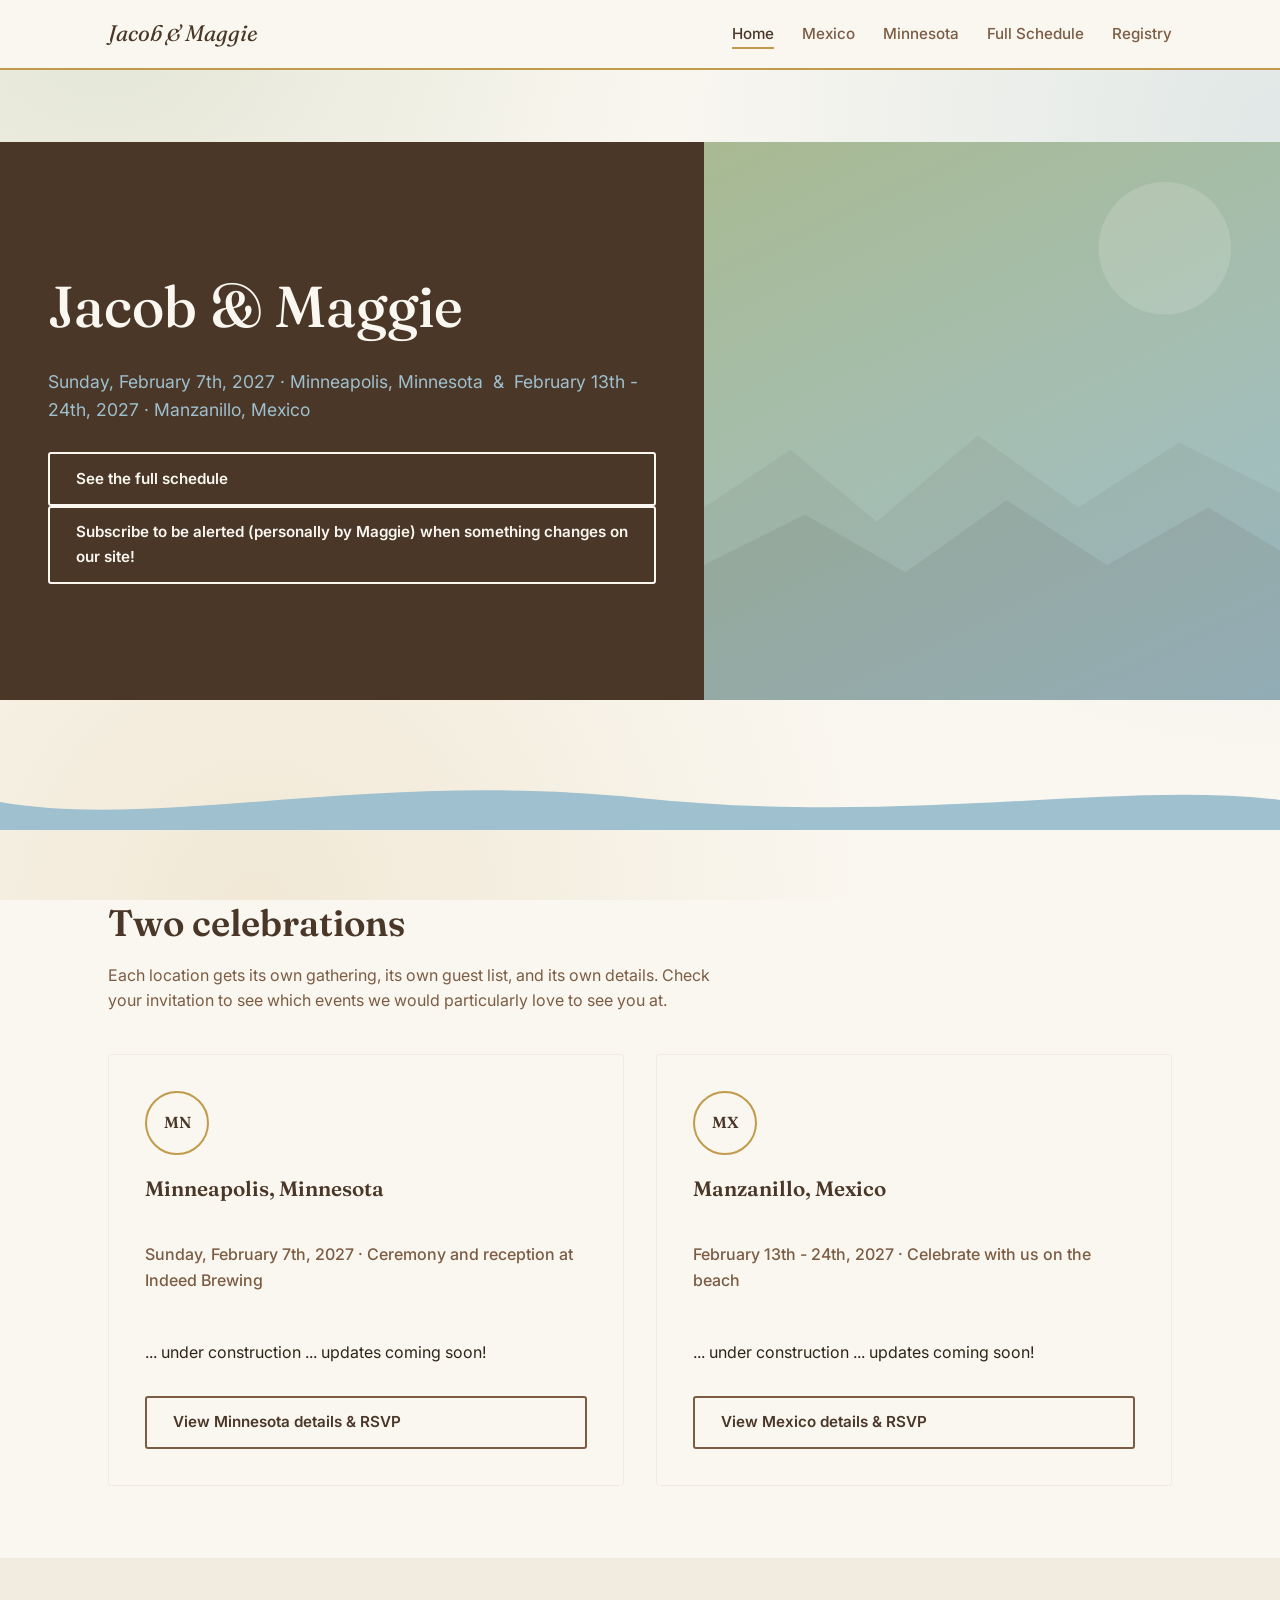
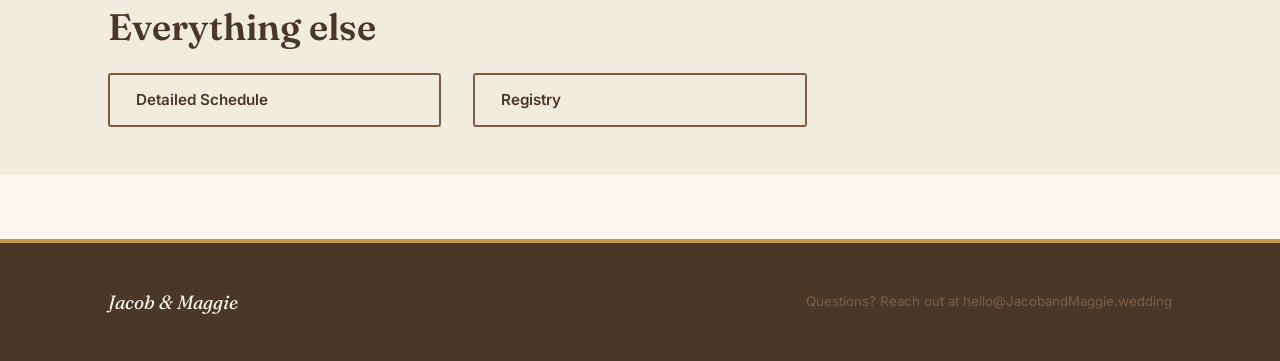
==== commit 9fd01c4d: "updates" ====
--- a/index.html
+++ b/index.html
@@ -34,7 +34,7 @@
       <h1>Jacob &amp; Maggie</h1>
       <p class="hero-date">Sunday, February 7th, 2027 · Minneapolis, Minnesota &nbsp;&amp;&nbsp; February 13th - 24th, 2027 · Manzanillo, Mexico</p>
       <a class="btn btn-outline-light" href="schedule.html">See the full schedule</a>
-      <a class="btn btn-outline-light" href="https://tally.so/r/NpajAW">Subscribe to be alerted when something changes on our site!</a>
+      <a class="btn btn-outline-light" href="https://tally.so/r/NpajAW">Subscribe to be alerted (personally by Maggie) when something changes on our site!</a>
 
     </div>
     <div class="hero-panel-scenic" aria-hidden="true">
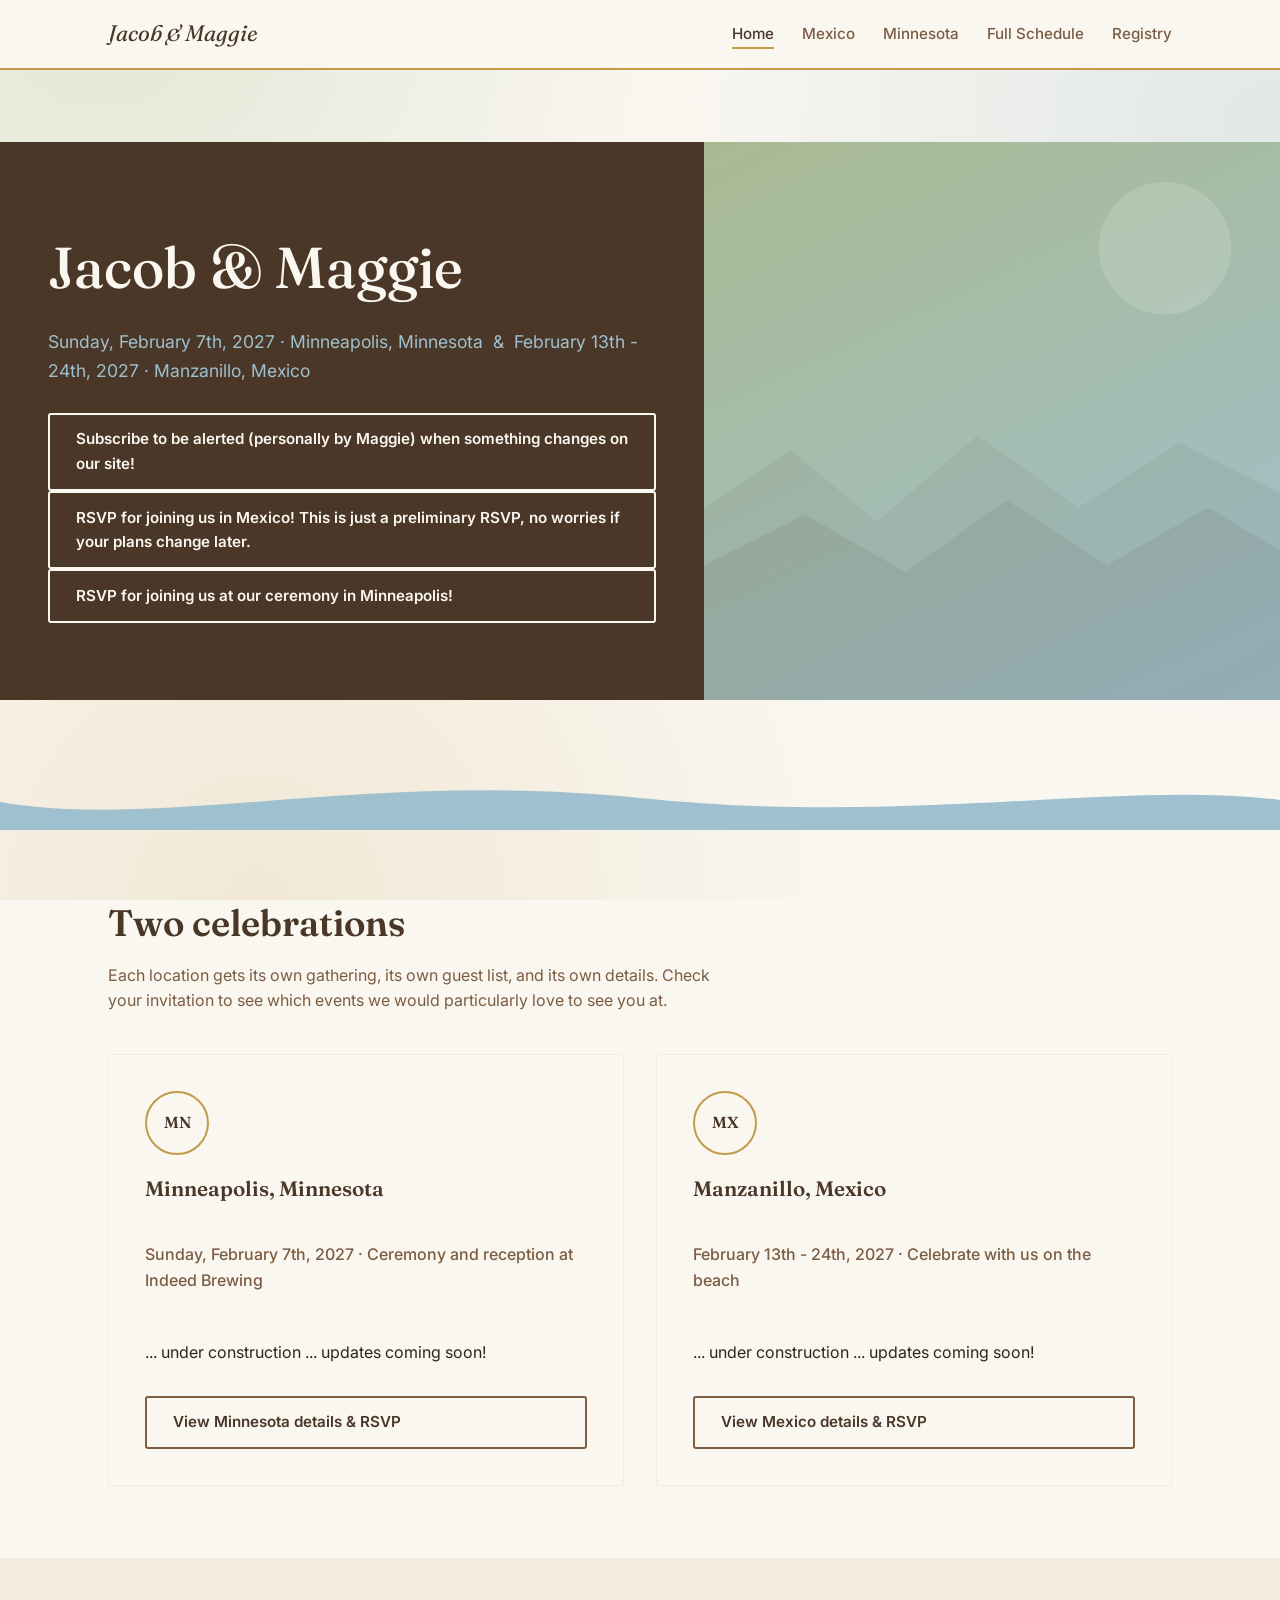
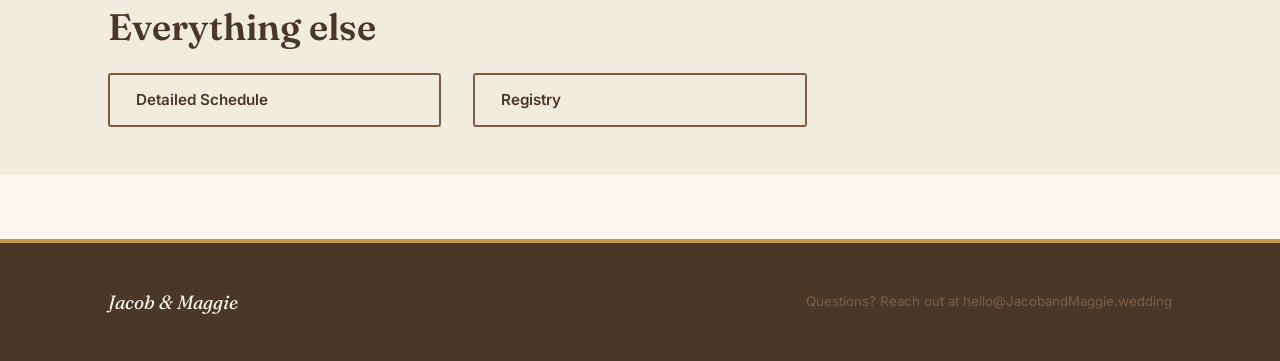
==== commit cf6205e4: "updates" ====
--- a/index.html
+++ b/index.html
@@ -33,9 +33,10 @@
       <span class="eyebrow-note"></span>
       <h1>Jacob &amp; Maggie</h1>
       <p class="hero-date">Sunday, February 7th, 2027 · Minneapolis, Minnesota &nbsp;&amp;&nbsp; February 13th - 24th, 2027 · Manzanillo, Mexico</p>
-      <a class="btn btn-outline-light" href="schedule.html">See the full schedule</a>
+      <!-- <a class="btn btn-outline-light" href="schedule.html">See the full schedule</a> -->
       <a class="btn btn-outline-light" href="https://tally.so/r/NpajAW">Subscribe to be alerted (personally by Maggie) when something changes on our site!</a>
-
+      <a class="btn btn-outline-light" href="https://tally.so/r/jajjPa">RSVP for joining us in Mexico! This is just a preliminary RSVP, no worries if your plans change later.</a>
+      <a class="btn btn-outline-light" href="https://tally.so/r/q499VG">RSVP for joining us at our ceremony in Minneapolis!</a>
     </div>
     <div class="hero-panel-scenic" aria-hidden="true">
       <svg viewBox="0 0 400 400" preserveAspectRatio="xMidYMid slice">
